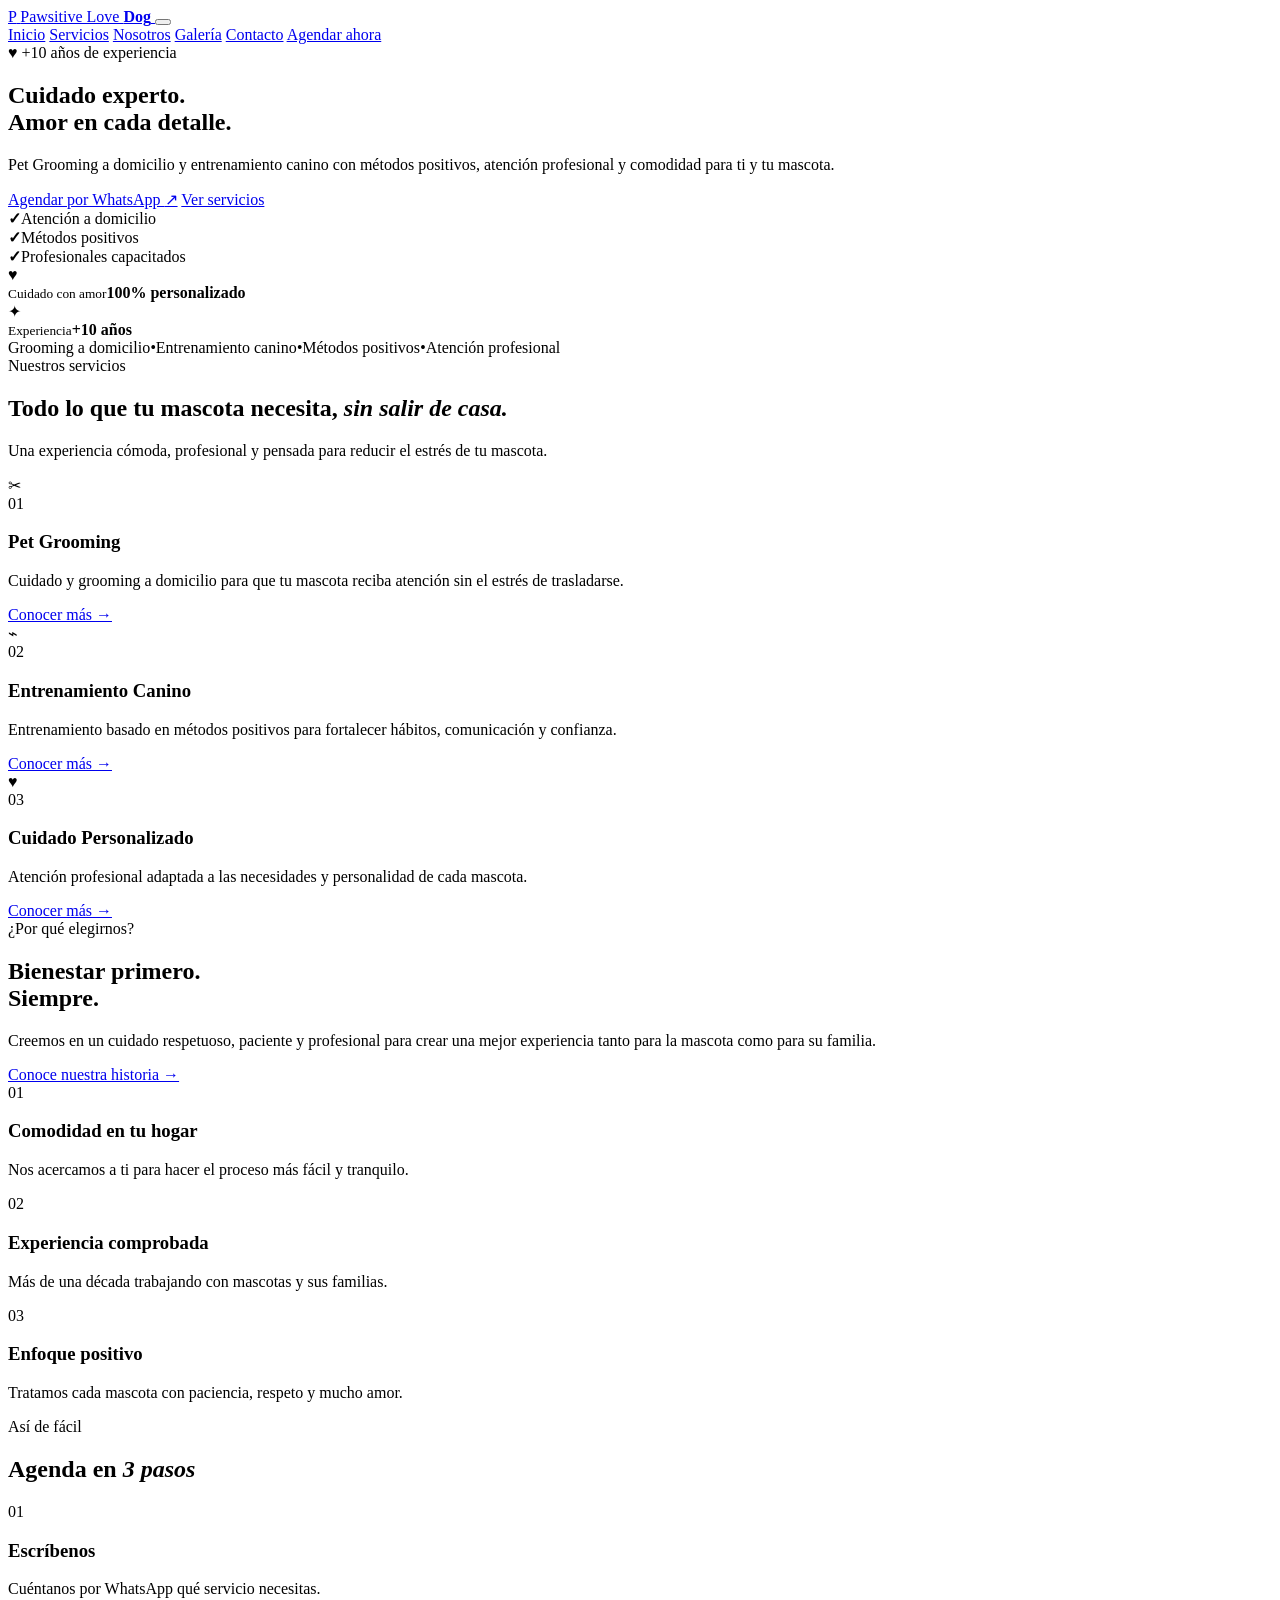
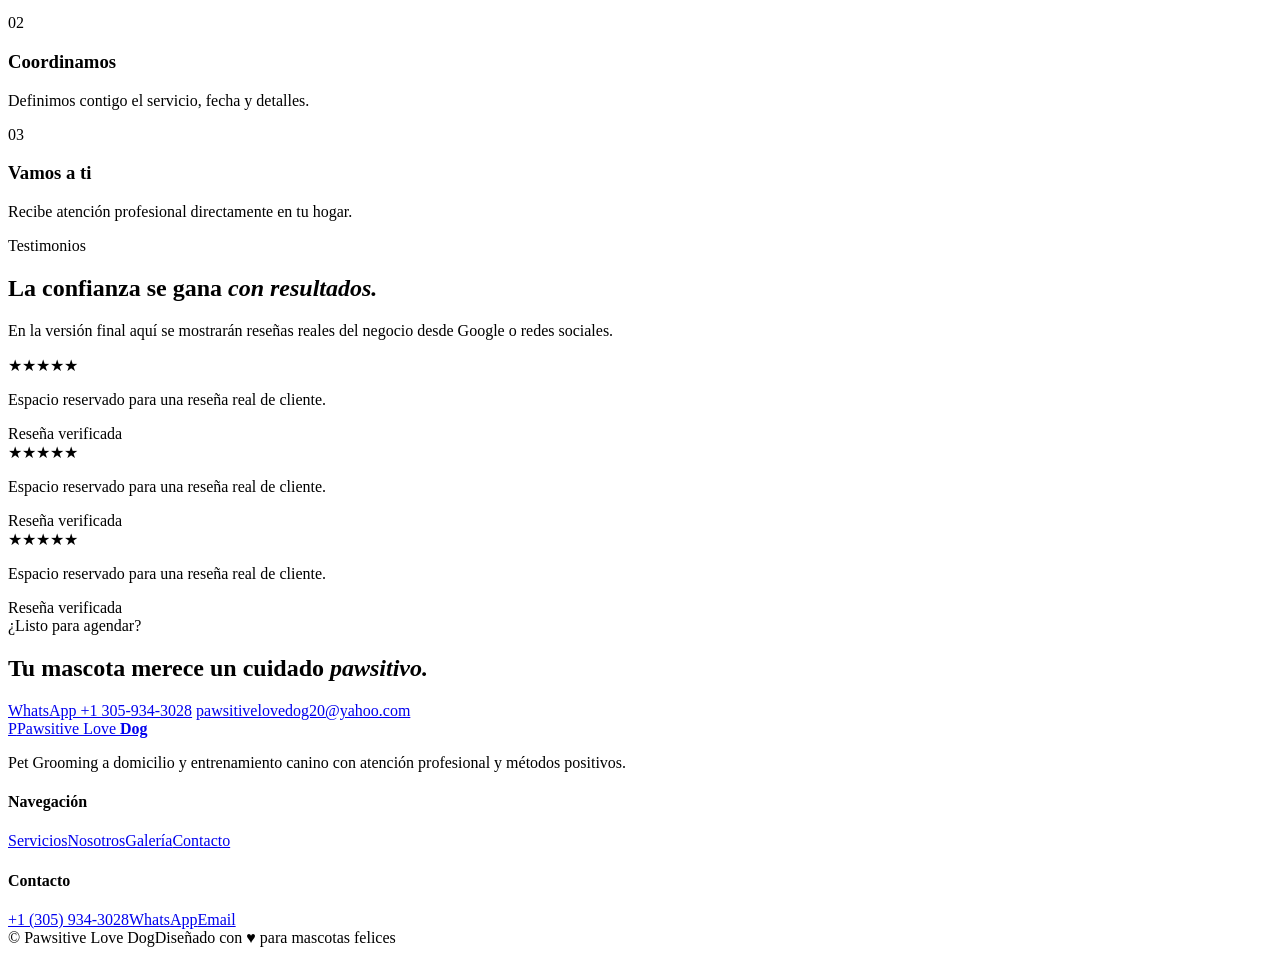
==== index.html @ e39aa49f "Build Pawsitive Love Dog homepage" ====
<!DOCTYPE html>
<html lang="es">
<head>
  <meta charset="UTF-8">
  <meta name="viewport" content="width=device-width, initial-scale=1.0">
  <meta name="description" content="Pawsitive Love Dog — Pet Grooming a domicilio y entrenamiento canino con más de 10 años de experiencia.">
  <title>Pawsitive Love Dog | Grooming & Training</title>
  <link rel="preconnect" href="https://fonts.googleapis.com">
  <link rel="preconnect" href="https://fonts.gstatic.com" crossorigin>
  <link href="https://fonts.googleapis.com/css2?family=DM+Sans:wght@400;500;600;700&family=Manrope:wght@600;700;800&display=swap" rel="stylesheet">
  <link rel="stylesheet" href="styles.css">
</head>
<body>
  <header class="site-header">
    <div class="container nav-wrap">
      <a class="brand" href="index.html" aria-label="Pawsitive Love Dog">
        <span class="brand-mark">P</span>
        <span>Pawsitive Love <strong>Dog</strong></span>
      </a>
      <button class="menu-toggle" aria-label="Abrir menú" aria-expanded="false"><span></span><span></span></button>
      <nav class="nav">
        <a class="active" href="index.html">Inicio</a>
        <a href="services.html">Servicios</a>
        <a href="about.html">Nosotros</a>
        <a href="gallery.html">Galería</a>
        <a href="contact.html">Contacto</a>
        <a class="btn btn-small" href="https://wa.me/13059343028" target="_blank" rel="noopener">Agendar ahora</a>
      </nav>
    </div>
  </header>

  <main>
    <section class="hero">
      <div class="hero-orb hero-orb-one"></div>
      <div class="hero-orb hero-orb-two"></div>
      <div class="container hero-grid">
        <div class="hero-copy reveal">
          <div class="eyebrow"><span>♥</span> +10 años de experiencia</div>
          <h1>Cuidado experto.<br><span>Amor en cada detalle.</span></h1>
          <p>Pet Grooming a domicilio y entrenamiento canino con métodos positivos, atención profesional y comodidad para ti y tu mascota.</p>
          <div class="hero-actions">
            <a class="btn" href="https://wa.me/13059343028" target="_blank" rel="noopener">Agendar por WhatsApp <span>↗</span></a>
            <a class="btn btn-ghost" href="services.html">Ver servicios</a>
          </div>
          <div class="trust-row">
            <div><strong>✓</strong><span>Atención a domicilio</span></div>
            <div><strong>✓</strong><span>Métodos positivos</span></div>
            <div><strong>✓</strong><span>Profesionales capacitados</span></div>
          </div>
        </div>
        <div class="hero-visual reveal" aria-label="Imagen principal de Pawsitive Love Dog">
          <div class="hero-image-slot"></div>
          <div class="floating-card card-top"><span>♥</span><div><small>Cuidado con amor</small><strong>100% personalizado</strong></div></div>
          <div class="floating-card card-bottom"><span>✦</span><div><small>Experiencia</small><strong>+10 años</strong></div></div>
        </div>
      </div>
    </section>

    <section class="logo-strip">
      <div class="container strip-inner">
        <span>Grooming a domicilio</span><i>•</i><span>Entrenamiento canino</span><i>•</i><span>Métodos positivos</span><i>•</i><span>Atención profesional</span>
      </div>
    </section>

    <section class="section" id="servicios">
      <div class="container">
        <div class="section-heading reveal">
          <div><span class="kicker">Nuestros servicios</span><h2>Todo lo que tu mascota necesita, <em>sin salir de casa.</em></h2></div>
          <p>Una experiencia cómoda, profesional y pensada para reducir el estrés de tu mascota.</p>
        </div>
        <div class="service-grid">
          <article class="service-card reveal">
            <div class="service-icon">✂</div>
            <div class="service-num">01</div>
            <h3>Pet Grooming</h3>
            <p>Cuidado y grooming a domicilio para que tu mascota reciba atención sin el estrés de trasladarse.</p>
            <a href="services.html">Conocer más <span>→</span></a>
          </article>
          <article class="service-card featured reveal">
            <div class="service-icon">⌁</div>
            <div class="service-num">02</div>
            <h3>Entrenamiento Canino</h3>
            <p>Entrenamiento basado en métodos positivos para fortalecer hábitos, comunicación y confianza.</p>
            <a href="services.html">Conocer más <span>→</span></a>
          </article>
          <article class="service-card reveal">
            <div class="service-icon">♥</div>
            <div class="service-num">03</div>
            <h3>Cuidado Personalizado</h3>
            <p>Atención profesional adaptada a las necesidades y personalidad de cada mascota.</p>
            <a href="services.html">Conocer más <span>→</span></a>
          </article>
        </div>
      </div>
    </section>

    <section class="section why">
      <div class="container why-grid">
        <div class="why-card reveal">
          <span class="mini-label">¿Por qué elegirnos?</span>
          <h2>Bienestar primero.<br>Siempre.</h2>
          <p>Creemos en un cuidado respetuoso, paciente y profesional para crear una mejor experiencia tanto para la mascota como para su familia.</p>
          <a class="text-link" href="about.html">Conoce nuestra historia →</a>
        </div>
        <div class="benefit-list">
          <div class="benefit reveal"><span>01</span><div><h3>Comodidad en tu hogar</h3><p>Nos acercamos a ti para hacer el proceso más fácil y tranquilo.</p></div></div>
          <div class="benefit reveal"><span>02</span><div><h3>Experiencia comprobada</h3><p>Más de una década trabajando con mascotas y sus familias.</p></div></div>
          <div class="benefit reveal"><span>03</span><div><h3>Enfoque positivo</h3><p>Tratamos cada mascota con paciencia, respeto y mucho amor.</p></div></div>
        </div>
      </div>
    </section>

    <section class="section process">
      <div class="container">
        <div class="center-heading reveal"><span class="kicker">Así de fácil</span><h2>Agenda en <em>3 pasos</em></h2></div>
        <div class="steps">
          <div class="step reveal"><span>01</span><h3>Escríbenos</h3><p>Cuéntanos por WhatsApp qué servicio necesitas.</p></div>
          <div class="step reveal"><span>02</span><h3>Coordinamos</h3><p>Definimos contigo el servicio, fecha y detalles.</p></div>
          <div class="step reveal"><span>03</span><h3>Vamos a ti</h3><p>Recibe atención profesional directamente en tu hogar.</p></div>
        </div>
      </div>
    </section>

    <section class="section reviews">
      <div class="container">
        <div class="section-heading reveal">
          <div><span class="kicker">Testimonios</span><h2>La confianza se gana <em>con resultados.</em></h2></div>
          <p>En la versión final aquí se mostrarán reseñas reales del negocio desde Google o redes sociales.</p>
        </div>
        <div class="review-grid">
          <article class="review-placeholder reveal"><div class="stars">★★★★★</div><p>Espacio reservado para una reseña real de cliente.</p><span>Reseña verificada</span></article>
          <article class="review-placeholder reveal"><div class="stars">★★★★★</div><p>Espacio reservado para una reseña real de cliente.</p><span>Reseña verificada</span></article>
          <article class="review-placeholder reveal"><div class="stars">★★★★★</div><p>Espacio reservado para una reseña real de cliente.</p><span>Reseña verificada</span></article>
        </div>
      </div>
    </section>

    <section class="cta-section">
      <div class="container">
        <div class="cta-card reveal">
          <div><span class="kicker light">¿Listo para agendar?</span><h2>Tu mascota merece un cuidado <em>pawsitivo.</em></h2></div>
          <div class="cta-actions">
            <a class="btn btn-light" href="https://wa.me/13059343028" target="_blank" rel="noopener">WhatsApp +1 305-934-3028</a>
            <a class="cta-mail" href="mailto:pawsitivelovedog20@yahoo.com">pawsitivelovedog20@yahoo.com</a>
          </div>
        </div>
      </div>
    </section>
  </main>

  <footer>
    <div class="container footer-grid">
      <div><a class="brand brand-footer" href="index.html"><span class="brand-mark">P</span><span>Pawsitive Love <strong>Dog</strong></span></a><p>Pet Grooming a domicilio y entrenamiento canino con atención profesional y métodos positivos.</p></div>
      <div><h4>Navegación</h4><a href="services.html">Servicios</a><a href="about.html">Nosotros</a><a href="gallery.html">Galería</a><a href="contact.html">Contacto</a></div>
      <div><h4>Contacto</h4><a href="tel:+13059343028">+1 (305) 934-3028</a><a href="https://wa.me/13059343028" target="_blank" rel="noopener">WhatsApp</a><a href="mailto:pawsitivelovedog20@yahoo.com">Email</a></div>
    </div>
    <div class="container footer-bottom"><span>© <span id="year"></span> Pawsitive Love Dog</span><span>Diseñado con ♥ para mascotas felices</span></div>
  </footer>
  <script src="script.js"></script>
</body>
</html>
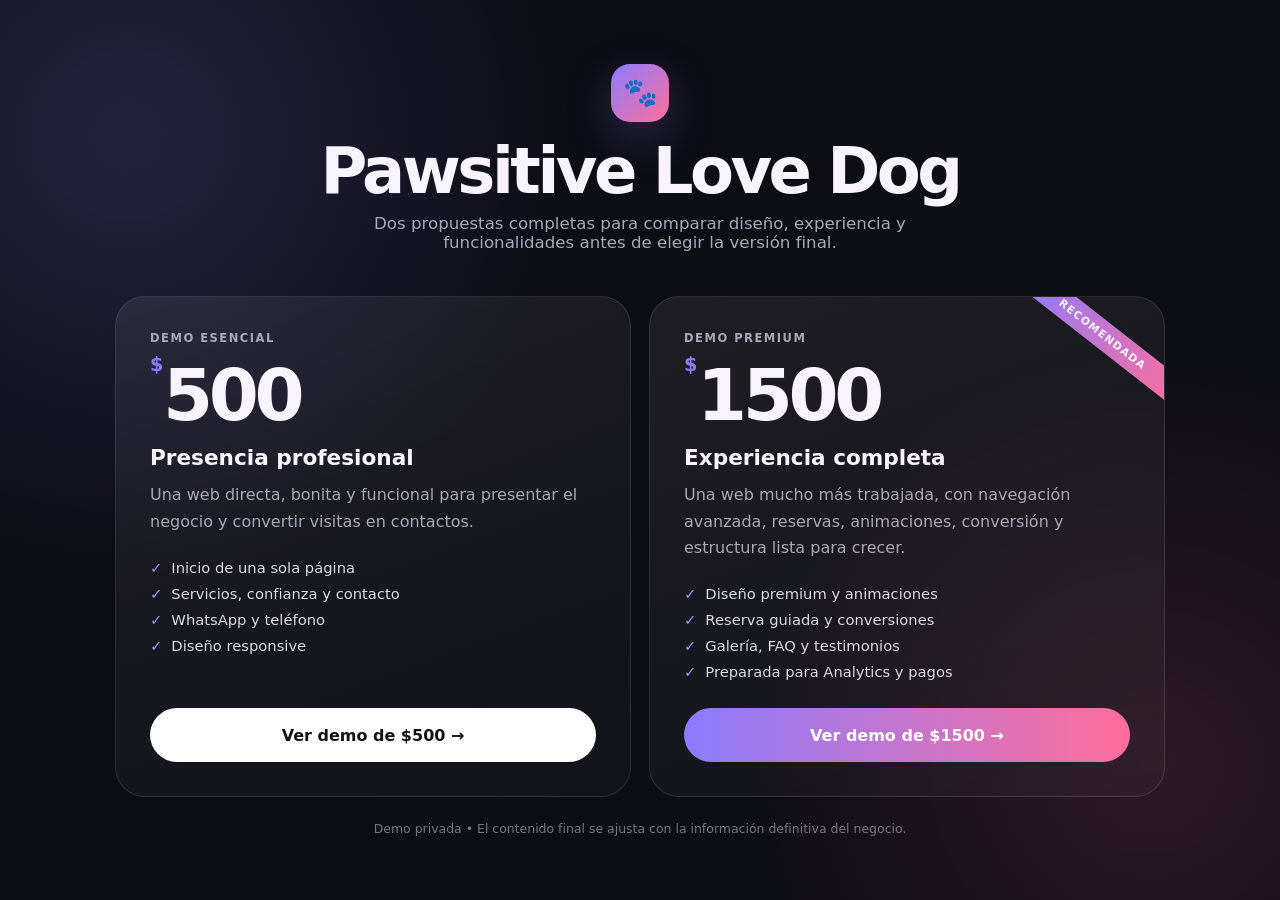
==== commit 634bbcf3: "Add demo selector for $500 and $1500 options" ====
--- a/index.html
+++ b/index.html
@@ -1,161 +1,66 @@
-<!DOCTYPE html>
+<!doctype html>
 <html lang="es">
 <head>
-  <meta charset="UTF-8">
-  <meta name="viewport" content="width=device-width, initial-scale=1.0">
-  <meta name="description" content="Pawsitive Love Dog — Pet Grooming a domicilio y entrenamiento canino con más de 10 años de experiencia.">
-  <title>Pawsitive Love Dog | Grooming & Training</title>
-  <link rel="preconnect" href="https://fonts.googleapis.com">
-  <link rel="preconnect" href="https://fonts.gstatic.com" crossorigin>
-  <link href="https://fonts.googleapis.com/css2?family=DM+Sans:wght@400;500;600;700&family=Manrope:wght@600;700;800&display=swap" rel="stylesheet">
-  <link rel="stylesheet" href="styles.css">
+  <meta charset="utf-8">
+  <meta name="viewport" content="width=device-width,initial-scale=1">
+  <meta name="theme-color" content="#11111a">
+  <title>Pawsitive Love Dog — Demo</title>
+  <style>
+    :root{--bg:#0d0d14;--card:#171721;--text:#f7f4ff;--muted:#aaa7ba;--purple:#8b7cff;--pink:#ff6e9a;--line:rgba(255,255,255,.1)}
+    *{box-sizing:border-box}body{margin:0;min-height:100vh;display:grid;place-items:center;background:
+    radial-gradient(circle at 10% 15%,rgba(139,124,255,.19),transparent 32%),
+    radial-gradient(circle at 90% 85%,rgba(255,110,154,.13),transparent 30%),var(--bg);
+    color:var(--text);font-family:Inter,ui-sans-serif,system-ui,-apple-system,BlinkMacSystemFont,"Segoe UI",sans-serif}
+    .wrap{width:min(1050px,calc(100% - 34px));padding:56px 0}.brand{text-align:center;margin-bottom:44px}
+    .mark{width:58px;height:58px;border-radius:19px;display:grid;place-items:center;margin:0 auto 18px;background:linear-gradient(135deg,var(--purple),var(--pink));font-size:28px;box-shadow:0 16px 45px rgba(139,124,255,.25)}
+    h1{font-size:clamp(2rem,5vw,4.6rem);letter-spacing:-.055em;margin:0 0 12px;line-height:.98}
+    .brand p{margin:0 auto;color:var(--muted);max-width:620px;font-size:1.04rem}.grid{display:grid;grid-template-columns:1fr 1fr;gap:18px}
+    .card{position:relative;overflow:hidden;border:1px solid var(--line);border-radius:30px;background:linear-gradient(160deg,rgba(255,255,255,.07),rgba(255,255,255,.025));padding:34px;min-height:410px;display:flex;flex-direction:column;transition:.3s ease}
+    .card:hover{transform:translateY(-6px);border-color:rgba(139,124,255,.45);box-shadow:0 30px 70px rgba(0,0,0,.3)}
+    .premium:before{content:"RECOMENDADA";position:absolute;top:24px;right:-42px;transform:rotate(38deg);background:linear-gradient(90deg,var(--purple),var(--pink));padding:7px 50px;font-size:.67rem;font-weight:900;letter-spacing:.11em}
+    .label{font-size:.72rem;letter-spacing:.13em;text-transform:uppercase;color:var(--muted);font-weight:800}.price{font-size:4.5rem;letter-spacing:-.06em;font-weight:900;margin:8px 0 0}.price sup{font-size:1.2rem;vertical-align:top;margin-right:4px;color:var(--purple)}
+    h2{font-size:1.35rem;margin:8px 0 12px}.card p{color:var(--muted);line-height:1.65;margin:0}.features{display:grid;gap:9px;margin:24px 0 28px;color:#ddd9e9;font-size:.92rem}.features span:before{content:"✓";color:#9e91ff;font-weight:900;margin-right:9px}
+    .btn{margin-top:auto;display:flex;align-items:center;justify-content:center;min-height:54px;border-radius:999px;background:#fff;color:#11111a;text-decoration:none;font-weight:900;transition:.2s}.premium .btn{background:linear-gradient(90deg,var(--purple),var(--pink));color:white}.btn:hover{transform:scale(1.015)}
+    .note{text-align:center;color:#777487;font-size:.78rem;margin-top:24px}
+    @media(max-width:760px){.wrap{padding:35px 0}.grid{grid-template-columns:1fr}.card{min-height:360px}.price{font-size:3.8rem}}
+  </style>
 </head>
 <body>
-  <header class="site-header">
-    <div class="container nav-wrap">
-      <a class="brand" href="index.html" aria-label="Pawsitive Love Dog">
-        <span class="brand-mark">P</span>
-        <span>Pawsitive Love <strong>Dog</strong></span>
-      </a>
-      <button class="menu-toggle" aria-label="Abrir menú" aria-expanded="false"><span></span><span></span></button>
-      <nav class="nav">
-        <a class="active" href="index.html">Inicio</a>
-        <a href="services.html">Servicios</a>
-        <a href="about.html">Nosotros</a>
-        <a href="gallery.html">Galería</a>
-        <a href="contact.html">Contacto</a>
-        <a class="btn btn-small" href="https://wa.me/13059343028" target="_blank" rel="noopener">Agendar ahora</a>
-      </nav>
+  <main class="wrap">
+    <div class="brand">
+      <div class="mark">🐾</div>
+      <h1>Pawsitive Love Dog</h1>
+      <p>Dos propuestas completas para comparar diseño, experiencia y funcionalidades antes de elegir la versión final.</p>
     </div>
-  </header>
-
-  <main>
-    <section class="hero">
-      <div class="hero-orb hero-orb-one"></div>
-      <div class="hero-orb hero-orb-two"></div>
-      <div class="container hero-grid">
-        <div class="hero-copy reveal">
-          <div class="eyebrow"><span>♥</span> +10 años de experiencia</div>
-          <h1>Cuidado experto.<br><span>Amor en cada detalle.</span></h1>
-          <p>Pet Grooming a domicilio y entrenamiento canino con métodos positivos, atención profesional y comodidad para ti y tu mascota.</p>
-          <div class="hero-actions">
-            <a class="btn" href="https://wa.me/13059343028" target="_blank" rel="noopener">Agendar por WhatsApp <span>↗</span></a>
-            <a class="btn btn-ghost" href="services.html">Ver servicios</a>
-          </div>
-          <div class="trust-row">
-            <div><strong>✓</strong><span>Atención a domicilio</span></div>
-            <div><strong>✓</strong><span>Métodos positivos</span></div>
-            <div><strong>✓</strong><span>Profesionales capacitados</span></div>
-          </div>
+    <div class="grid">
+      <article class="card">
+        <span class="label">Demo esencial</span>
+        <div class="price"><sup>$</sup>500</div>
+        <h2>Presencia profesional</h2>
+        <p>Una web directa, bonita y funcional para presentar el negocio y convertir visitas en contactos.</p>
+        <div class="features">
+          <span>Inicio de una sola página</span>
+          <span>Servicios, confianza y contacto</span>
+          <span>WhatsApp y teléfono</span>
+          <span>Diseño responsive</span>
         </div>
-        <div class="hero-visual reveal" aria-label="Imagen principal de Pawsitive Love Dog">
-          <div class="hero-image-slot"></div>
-          <div class="floating-card card-top"><span>♥</span><div><small>Cuidado con amor</small><strong>100% personalizado</strong></div></div>
-          <div class="floating-card card-bottom"><span>✦</span><div><small>Experiencia</small><strong>+10 años</strong></div></div>
+        <a class="btn" href="500.html">Ver demo de $500 →</a>
+      </article>
+      <article class="card premium">
+        <span class="label">Demo premium</span>
+        <div class="price"><sup>$</sup>1500</div>
+        <h2>Experiencia completa</h2>
+        <p>Una web mucho más trabajada, con navegación avanzada, reservas, animaciones, conversión y estructura lista para crecer.</p>
+        <div class="features">
+          <span>Diseño premium y animaciones</span>
+          <span>Reserva guiada y conversiones</span>
+          <span>Galería, FAQ y testimonios</span>
+          <span>Preparada para Analytics y pagos</span>
         </div>
-      </div>
-    </section>
-
-    <section class="logo-strip">
-      <div class="container strip-inner">
-        <span>Grooming a domicilio</span><i>•</i><span>Entrenamiento canino</span><i>•</i><span>Métodos positivos</span><i>•</i><span>Atención profesional</span>
-      </div>
-    </section>
-
-    <section class="section" id="servicios">
-      <div class="container">
-        <div class="section-heading reveal">
-          <div><span class="kicker">Nuestros servicios</span><h2>Todo lo que tu mascota necesita, <em>sin salir de casa.</em></h2></div>
-          <p>Una experiencia cómoda, profesional y pensada para reducir el estrés de tu mascota.</p>
-        </div>
-        <div class="service-grid">
-          <article class="service-card reveal">
-            <div class="service-icon">✂</div>
-            <div class="service-num">01</div>
-            <h3>Pet Grooming</h3>
-            <p>Cuidado y grooming a domicilio para que tu mascota reciba atención sin el estrés de trasladarse.</p>
-            <a href="services.html">Conocer más <span>→</span></a>
-          </article>
-          <article class="service-card featured reveal">
-            <div class="service-icon">⌁</div>
-            <div class="service-num">02</div>
-            <h3>Entrenamiento Canino</h3>
-            <p>Entrenamiento basado en métodos positivos para fortalecer hábitos, comunicación y confianza.</p>
-            <a href="services.html">Conocer más <span>→</span></a>
-          </article>
-          <article class="service-card reveal">
-            <div class="service-icon">♥</div>
-            <div class="service-num">03</div>
-            <h3>Cuidado Personalizado</h3>
-            <p>Atención profesional adaptada a las necesidades y personalidad de cada mascota.</p>
-            <a href="services.html">Conocer más <span>→</span></a>
-          </article>
-        </div>
-      </div>
-    </section>
-
-    <section class="section why">
-      <div class="container why-grid">
-        <div class="why-card reveal">
-          <span class="mini-label">¿Por qué elegirnos?</span>
-          <h2>Bienestar primero.<br>Siempre.</h2>
-          <p>Creemos en un cuidado respetuoso, paciente y profesional para crear una mejor experiencia tanto para la mascota como para su familia.</p>
-          <a class="text-link" href="about.html">Conoce nuestra historia →</a>
-        </div>
-        <div class="benefit-list">
-          <div class="benefit reveal"><span>01</span><div><h3>Comodidad en tu hogar</h3><p>Nos acercamos a ti para hacer el proceso más fácil y tranquilo.</p></div></div>
-          <div class="benefit reveal"><span>02</span><div><h3>Experiencia comprobada</h3><p>Más de una década trabajando con mascotas y sus familias.</p></div></div>
-          <div class="benefit reveal"><span>03</span><div><h3>Enfoque positivo</h3><p>Tratamos cada mascota con paciencia, respeto y mucho amor.</p></div></div>
-        </div>
-      </div>
-    </section>
-
-    <section class="section process">
-      <div class="container">
-        <div class="center-heading reveal"><span class="kicker">Así de fácil</span><h2>Agenda en <em>3 pasos</em></h2></div>
-        <div class="steps">
-          <div class="step reveal"><span>01</span><h3>Escríbenos</h3><p>Cuéntanos por WhatsApp qué servicio necesitas.</p></div>
-          <div class="step reveal"><span>02</span><h3>Coordinamos</h3><p>Definimos contigo el servicio, fecha y detalles.</p></div>
-          <div class="step reveal"><span>03</span><h3>Vamos a ti</h3><p>Recibe atención profesional directamente en tu hogar.</p></div>
-        </div>
-      </div>
-    </section>
-
-    <section class="section reviews">
-      <div class="container">
-        <div class="section-heading reveal">
-          <div><span class="kicker">Testimonios</span><h2>La confianza se gana <em>con resultados.</em></h2></div>
-          <p>En la versión final aquí se mostrarán reseñas reales del negocio desde Google o redes sociales.</p>
-        </div>
-        <div class="review-grid">
-          <article class="review-placeholder reveal"><div class="stars">★★★★★</div><p>Espacio reservado para una reseña real de cliente.</p><span>Reseña verificada</span></article>
-          <article class="review-placeholder reveal"><div class="stars">★★★★★</div><p>Espacio reservado para una reseña real de cliente.</p><span>Reseña verificada</span></article>
-          <article class="review-placeholder reveal"><div class="stars">★★★★★</div><p>Espacio reservado para una reseña real de cliente.</p><span>Reseña verificada</span></article>
-        </div>
-      </div>
-    </section>
-
-    <section class="cta-section">
-      <div class="container">
-        <div class="cta-card reveal">
-          <div><span class="kicker light">¿Listo para agendar?</span><h2>Tu mascota merece un cuidado <em>pawsitivo.</em></h2></div>
-          <div class="cta-actions">
-            <a class="btn btn-light" href="https://wa.me/13059343028" target="_blank" rel="noopener">WhatsApp +1 305-934-3028</a>
-            <a class="cta-mail" href="mailto:pawsitivelovedog20@yahoo.com">pawsitivelovedog20@yahoo.com</a>
-          </div>
-        </div>
-      </div>
-    </section>
+        <a class="btn" href="1500.html">Ver demo de $1500 →</a>
+      </article>
+    </div>
+    <div class="note">Demo privada • El contenido final se ajusta con la información definitiva del negocio.</div>
   </main>
-
-  <footer>
-    <div class="container footer-grid">
-      <div><a class="brand brand-footer" href="index.html"><span class="brand-mark">P</span><span>Pawsitive Love <strong>Dog</strong></span></a><p>Pet Grooming a domicilio y entrenamiento canino con atención profesional y métodos positivos.</p></div>
-      <div><h4>Navegación</h4><a href="services.html">Servicios</a><a href="about.html">Nosotros</a><a href="gallery.html">Galería</a><a href="contact.html">Contacto</a></div>
-      <div><h4>Contacto</h4><a href="tel:+13059343028">+1 (305) 934-3028</a><a href="https://wa.me/13059343028" target="_blank" rel="noopener">WhatsApp</a><a href="mailto:pawsitivelovedog20@yahoo.com">Email</a></div>
-    </div>
-    <div class="container footer-bottom"><span>© <span id="year"></span> Pawsitive Love Dog</span><span>Diseñado con ♥ para mascotas felices</span></div>
-  </footer>
-  <script src="script.js"></script>
 </body>
 </html>
